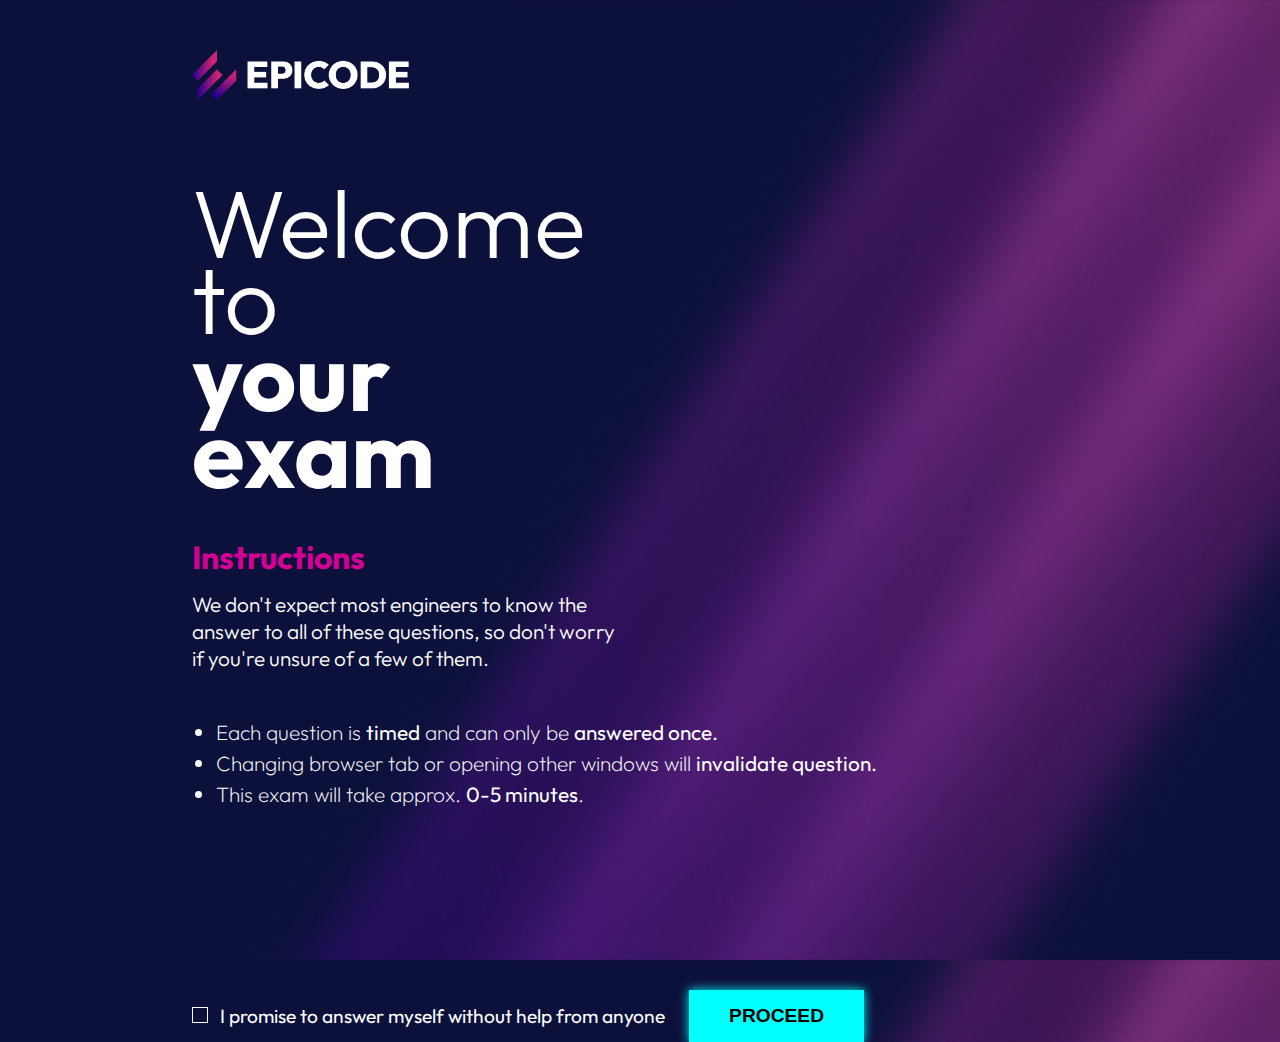
==== index.html @ 1cca11fd "Carico la pagina di introduzione" ====
<!DOCTYPE html>
<html lang="en">
<head>
    <meta charset="UTF-8">
    <meta name="viewport" content="width=device-width, initial-scale=1.0">
    <title>Document</title>
    <link rel="stylesheet" href="style.css">

    <link rel="preconnect" href="https://fonts.googleapis.com">
    <link rel="preconnect" href="https://fonts.gstatic.com" crossorigin>
    <link href="https://fonts.googleapis.com/css2?family=Outfit:wght@100..900&display=swap" rel="stylesheet">
    
</head>
<body>
    <!-- creo il main container -->
    <div id="container">

        <!-- creo l'header con il logo -->
        <header class="logo">
            <img src="assets/epicode_logo.png" alt="epicode-logo">
        </header>

        <!-- creo il main container -->
        <div id="main-container">
            <h1 class="title">Welcome to <span>your exam</span></h1>
            <h2>Instructions</h2>
            <p>We don't expect most engineers to know the answer to all of these questions, so don't worry if you're unsure of a few of them.</p>
        </div>

        <!-- creo la sezione della lista non ordinata -->
        <section id="lista">
            <ul class="list-item">
                <li>Each question is <b>timed</b> and can only be <b>answered once.</b></li>
                <li>Changing browser tab or opening other windows will <b>invalidate question.</b></li>
                <li>This exam will take approx. <b>0-5 minutes</b>.</li>
            </ul>
        </section>

        <!-- creo la sezione con la checkbox e il button -->
        <section id="validation">
            <input name="confirm" type="checkbox" id="checkbox1" class="confirm">
            <label for="checkbox1">I promise to answer myself without help from anyone</label>
            <button id="btn" class="button">PROCEED</button>
        </section>

    </div>






















    <script src="script.js"></script>
</body>
</html>
---- style.css ----
/* -------------------------
applico i reset al browser 
----------------------------*/
* {padding: 0; margin: 0; box-sizing: border-box;}

/* -------------------------
applico il bg alla pagina 
---------------------------*/

body {
    background-image: url(assets/bg.jpg); background-size: cover; font-size: 16px;
    font-family: "Outfit", sans-serif;
}

#container {
    height: 100vh; width: 70%;
    margin: auto;
}

/* ---------------------------
imposto lo style per il logo 
-----------------------------*/
.logo {width: 80%; padding-top: 50px;}
.logo img{height: 50px;}

/* ----------------------------------
imposto lo stile per il main cotainer 
-------------------------------------*/
#main-container {
    width: 60%;
    margin-top: 9%;
}
 /* stile per il titolone */
.title {width: 50%; color: #fff; font-size: 6rem; font-weight: 300; line-height: 0.8; }
.title span {font-weight: 700;}

/* stile per il titolo rosa e per il paragrafo */
#main-container h2 {margin-top: 45px; color: #D20094; font-size: 2rem;}
#main-container p {color: #fff; width: 80%; margin-top: 14px; line-height: 1.3; font-size: 1.3rem; font-weight: 300;}


/* ----------------------------------------
imposto lo stile della lista di indicazioni 
-------------------------------------------*/
#lista {margin-top: 45px; width: 80%;}

.list-item {margin-left: 24px;}
.list-item li {color: #fff; font-weight: 200; width: 700px; line-height: 1.5; font-size: 1.3rem;}

/* ---------------------------------------------
imposto lo stile per la section della conferma 
-------------------------------------------------*/

#validation {
    margin-top: 20%;
    display: flex;
    justify-content: space-between;
    align-items: center;
    width: 75%;
}
.confirm {
    position: absolute;
    left: -9999px;
}

/* cambio lo stile al quadratino della checkbox */
.confirm + label::before {
    content: '';
    display: inline-block;
    width: 14px;
    height: 14px;
    margin-right: 12px;
    border: 1px solid snow;
}

label {color: #fff; font-size: 1.2rem;}

#btn {
    padding: 15px 40px; 
    border-radius: 0; border: none;
    cursor: pointer;
    font-weight: bold;
    font-size: 1.2rem;
    background-color: #00FFFF;
    transition: background-color 0.3s, box-shadow 0.3s;
    box-shadow: 0px 0px 10px 0px #00FFFF;
}

#btn:hover {
    transform: scale(1.1);
    transition: all 1s cubic-bezier(.215, .61, .355, 1);
}
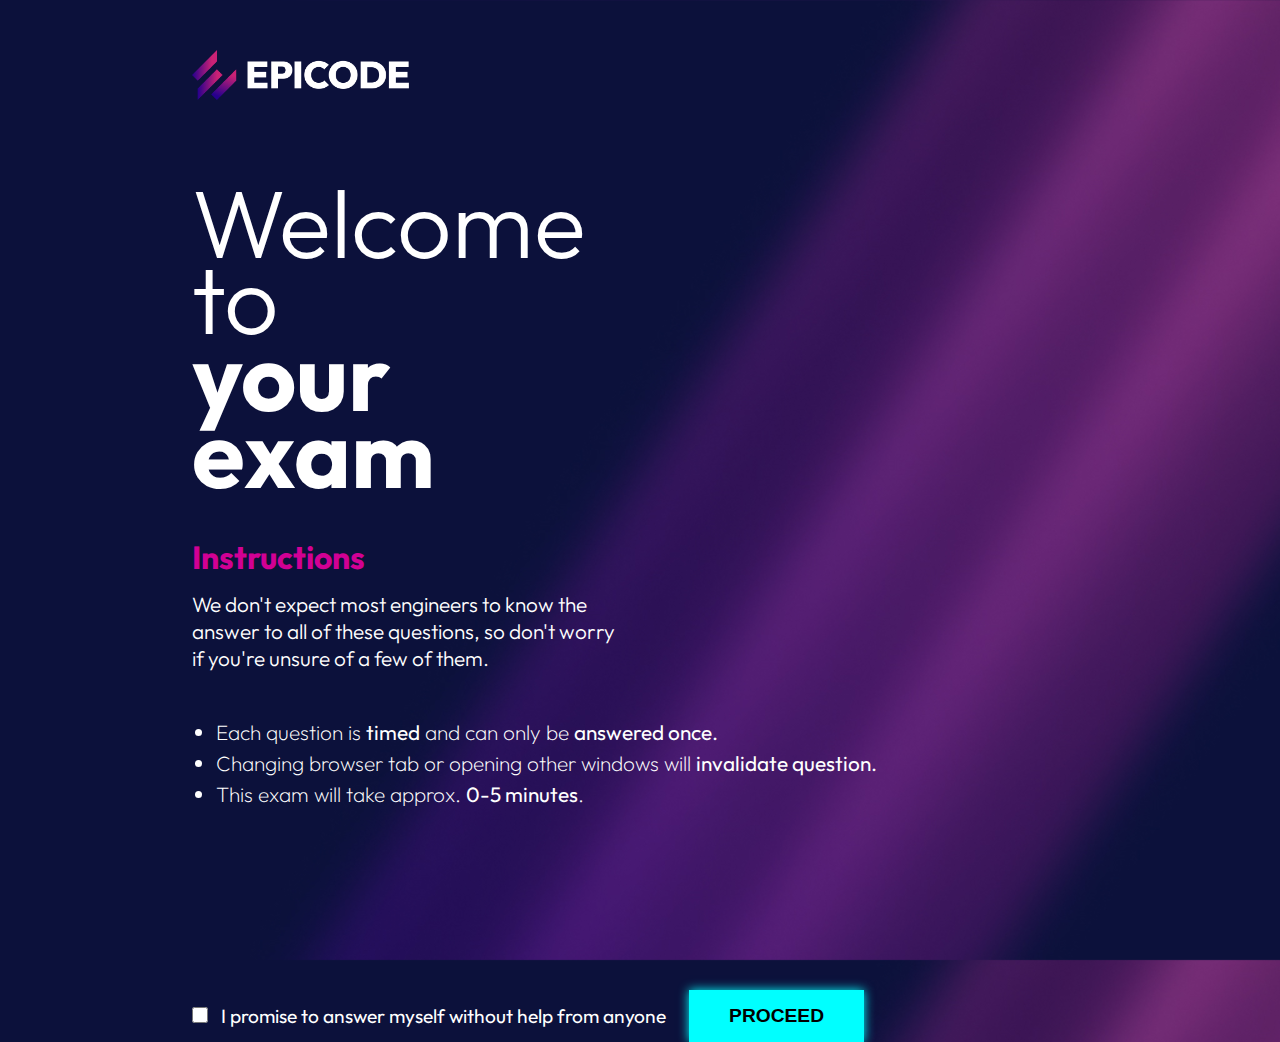
==== commit 5d854a1c: "carico file schermata benvenuto" ====
--- a/index.html
+++ b/index.html
@@ -38,8 +38,10 @@
 
         <!-- creo la sezione con la checkbox e il button -->
         <section id="validation">
-            <input name="confirm" type="checkbox" id="checkbox1" class="confirm">
-            <label for="checkbox1">I promise to answer myself without help from anyone</label>
+            <div class="input-confirm">
+                <input name="checkbox1" type="checkbox" id="checkbox1">
+                <label for="checkbox1">I promise to answer myself without help from anyone</label>
+            </div>            
             <button id="btn" class="button">PROCEED</button>
         </section>
 
--- a/style.css
+++ b/style.css
@@ -58,19 +58,13 @@
     align-items: center;
     width: 75%;
 }
-.confirm {
-    position: absolute;
-    left: -9999px;
-}
 
 /* cambio lo stile al quadratino della checkbox */
-.confirm + label::before {
-    content: '';
-    display: inline-block;
-    width: 14px;
-    height: 14px;
-    margin-right: 12px;
-    border: 1px solid snow;
+#checkbox1 {
+    margin-right: 10px; 
+    width: 16px; height: 16px; 
+    border: 2px solid snow; 
+    background-color: transparent;
 }
 
 label {color: #fff; font-size: 1.2rem;}
@@ -82,7 +76,6 @@
     font-weight: bold;
     font-size: 1.2rem;
     background-color: #00FFFF;
-    transition: background-color 0.3s, box-shadow 0.3s;
     box-shadow: 0px 0px 10px 0px #00FFFF;
 }
 
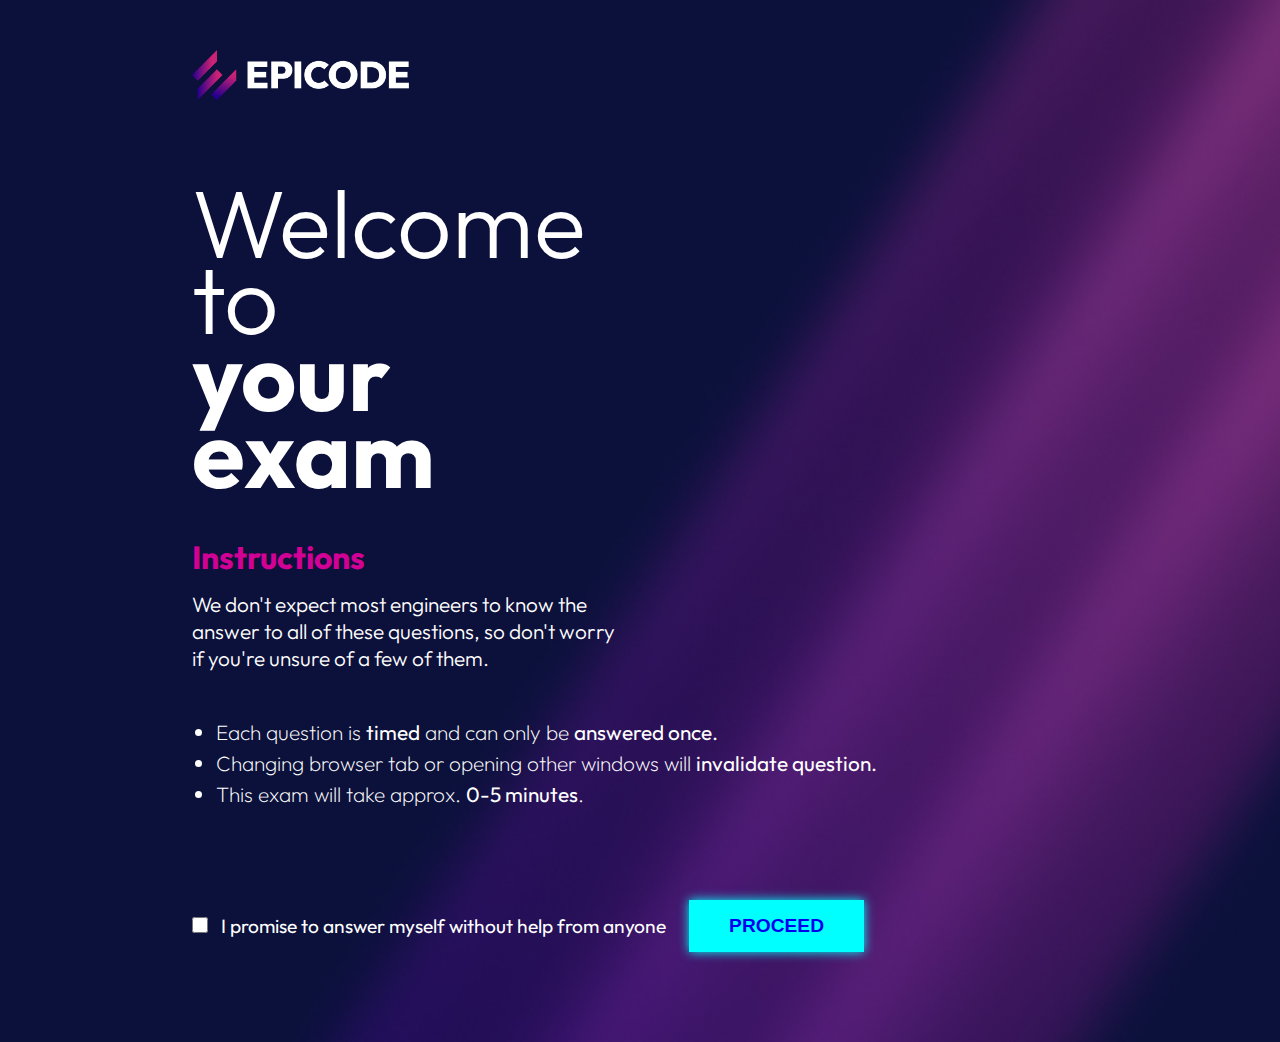
==== commit 42551d38: "Collagamento pagina principale con domande" ====
--- a/index.html
+++ b/index.html
@@ -42,7 +42,7 @@
                 <input name="checkbox1" type="checkbox" id="checkbox1">
                 <label for="checkbox1">I promise to answer myself without help from anyone</label>
             </div>            
-            <button id="btn" class="button">PROCEED</button>
+            <button id="btn" class="button"><a href="domanda.html">PROCEED</a></button>
         </section>
 
     </div>
--- a/style.css
+++ b/style.css
@@ -10,10 +10,12 @@
 body {
     background-image: url(assets/bg.jpg); background-size: cover; font-size: 16px;
     font-family: "Outfit", sans-serif;
+    width: 100%;
+    height: 100%;
 }
 
 #container {
-    height: 100vh; width: 70%;
+    height: 100%; width: 70%;
     margin: auto;
 }
 
@@ -42,7 +44,10 @@
 /* ----------------------------------------
 imposto lo stile della lista di indicazioni 
 -------------------------------------------*/
-#lista {margin-top: 45px; width: 80%;}
+#lista {
+    margin-top: 45px;
+    width: 80%;
+}
 
 .list-item {margin-left: 24px;}
 .list-item li {color: #fff; font-weight: 200; width: 700px; line-height: 1.5; font-size: 1.3rem;}
@@ -52,11 +57,13 @@
 -------------------------------------------------*/
 
 #validation {
-    margin-top: 20%;
+    margin-top: 10%;
     display: flex;
     justify-content: space-between;
     align-items: center;
     width: 75%;
+    height: 7%;
+    margin-bottom: 10%;
 }
 
 /* cambio lo stile al quadratino della checkbox */
@@ -84,3 +91,6 @@
     transition: all 1s cubic-bezier(.215, .61, .355, 1);
 }
 
+.button a{
+text-decoration: none;
+}
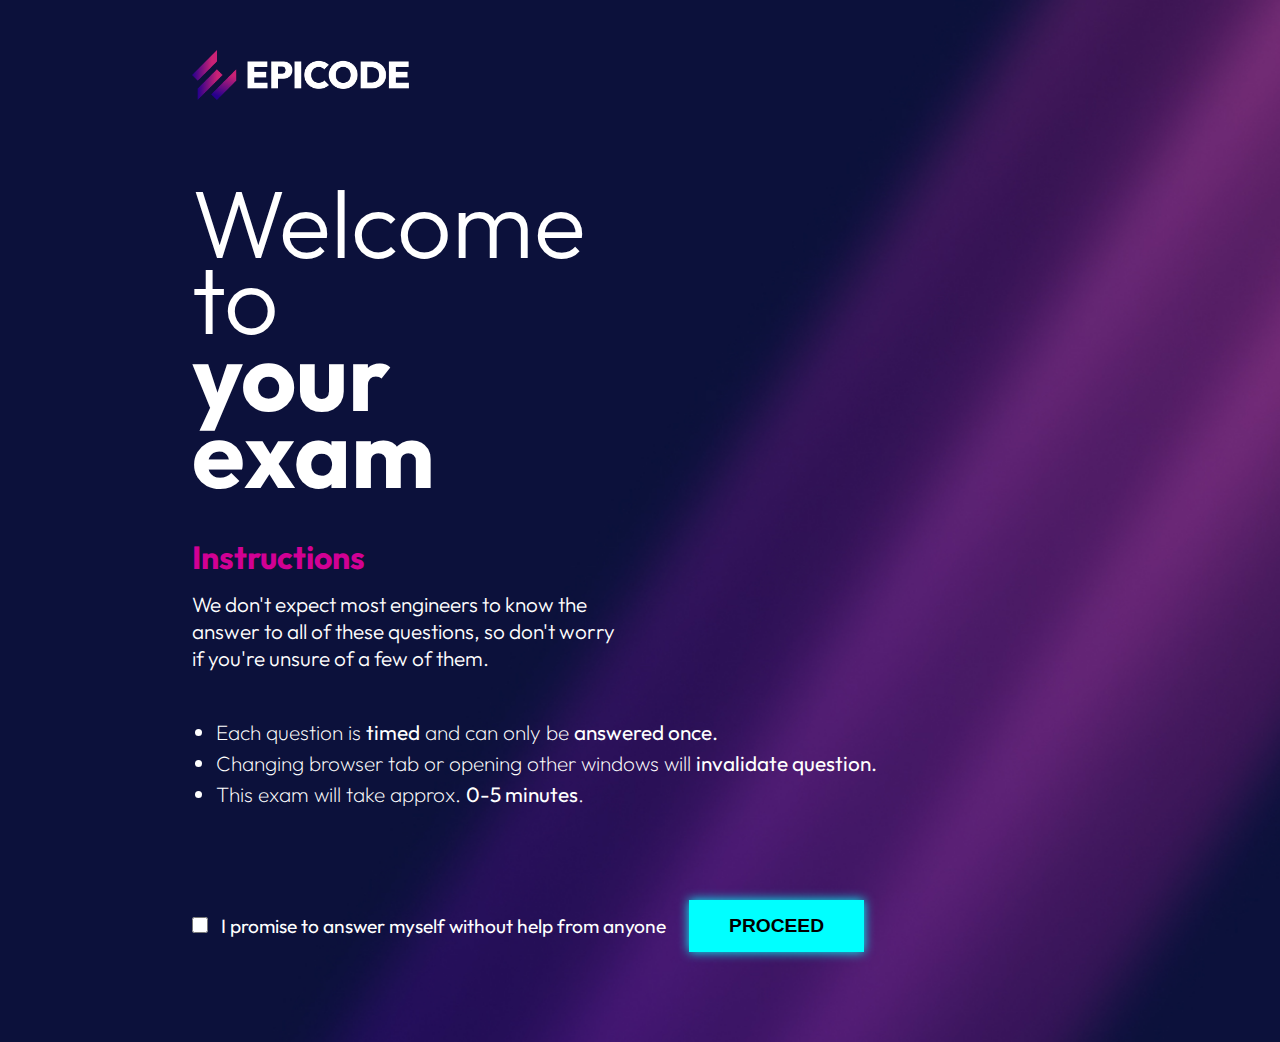
==== commit 0b661e73: "modifiche script" ====
--- a/index.html
+++ b/index.html
@@ -42,7 +42,7 @@
                 <input name="checkbox1" type="checkbox" id="checkbox1">
                 <label for="checkbox1">I promise to answer myself without help from anyone</label>
             </div>            
-            <button id="btn" class="button"><a href="domanda.html">PROCEED</a></button>
+            <button onclick="proceed()" id="btn" class="button"><a id="linkDomande">PROCEED</a></button>
         </section>
 
     </div>
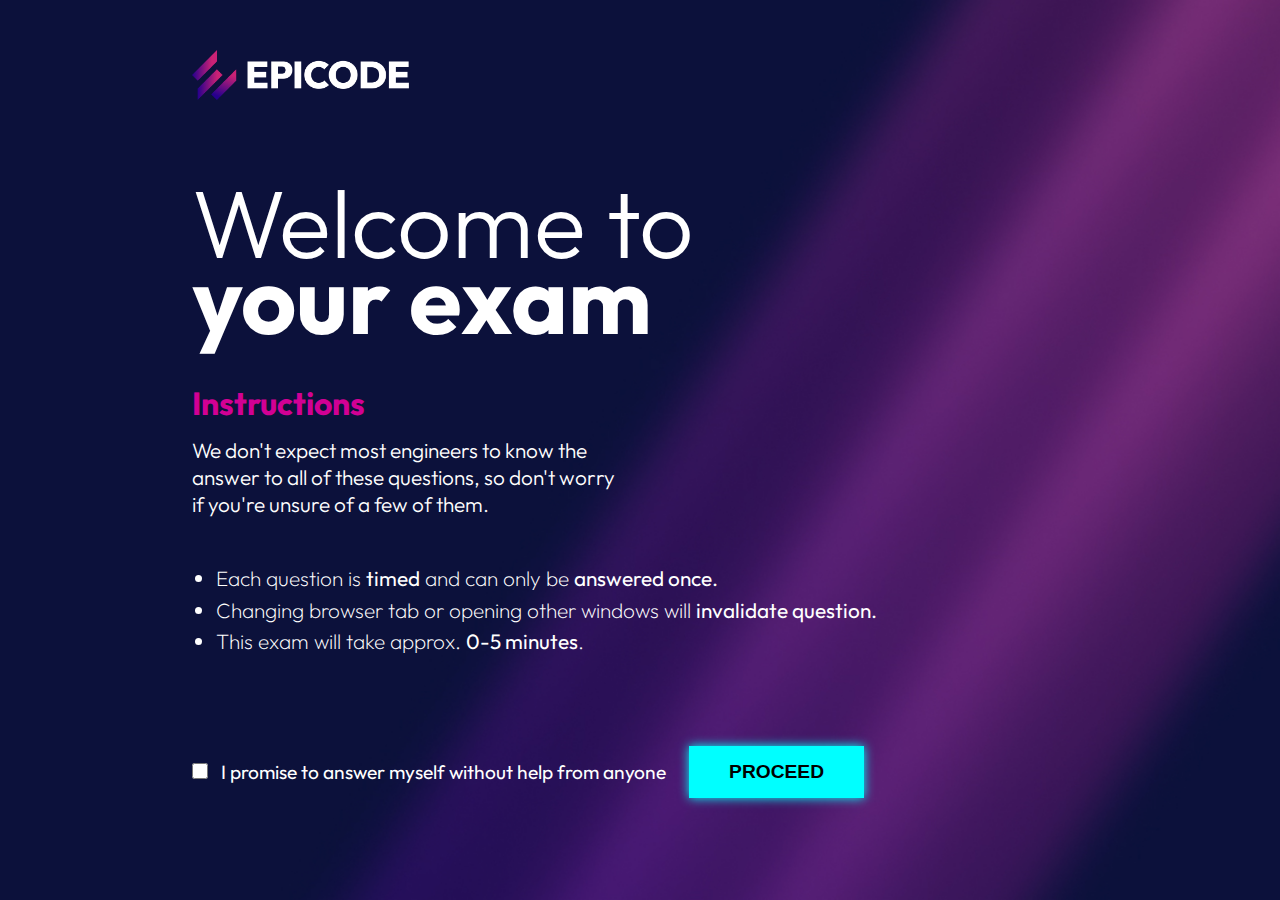
==== commit c6f75b92: "carico modifiche finali" ====
--- a/index.html
+++ b/index.html
@@ -3,9 +3,13 @@
 <head>
     <meta charset="UTF-8">
     <meta name="viewport" content="width=device-width, initial-scale=1.0">
-    <title>Document</title>
+    <title>EPICODE - Benchmark</title>
     <link rel="stylesheet" href="style.css">
-
+    <link rel="apple-touch-icon" sizes="180x180" href="https://learn.epicode.com/apple-touch-icon.png" />
+    <link rel="icon" type="image/png" sizes="32x32" href="https://learn.epicode.com/favicon-32x32.png" />
+    <link rel="icon" type="image/png" sizes="16x16" href="https://learn.epicode.com/favicon-16x16.png" />
+    <link rel="manifest" href="https://learn.epicode.com/site.webmanifest" />
+    <link rel="mask-icon" href="/safari-pinned-tab.svg" color="#5bbad5" />
     <link rel="preconnect" href="https://fonts.googleapis.com">
     <link rel="preconnect" href="https://fonts.gstatic.com" crossorigin>
     <link href="https://fonts.googleapis.com/css2?family=Outfit:wght@100..900&display=swap" rel="stylesheet">
@@ -42,7 +46,7 @@
                 <input name="checkbox1" type="checkbox" id="checkbox1">
                 <label for="checkbox1">I promise to answer myself without help from anyone</label>
             </div>            
-            <button onclick="proceed()" id="btn" class="button"><a id="linkDomande">PROCEED</a></button>
+            <a target="_blank" id="linkDomande"><button onclick="proceed()" id="btn" class="button">PROCEED</button></a>
         </section>
 
     </div>
--- a/style.css
+++ b/style.css
@@ -33,8 +33,8 @@
     margin-top: 9%;
 }
  /* stile per il titolone */
-.title {width: 50%; color: #fff; font-size: 6rem; font-weight: 300; line-height: 0.8; }
-.title span {font-weight: 700;}
+.title {color: #fff; font-size: 6rem; font-weight: 300; line-height: 0.8; }
+.title span {font-weight: 700; display: block;}
 
 /* stile per il titolo rosa e per il paragrafo */
 #main-container h2 {margin-top: 45px; color: #D20094; font-size: 2rem;}
